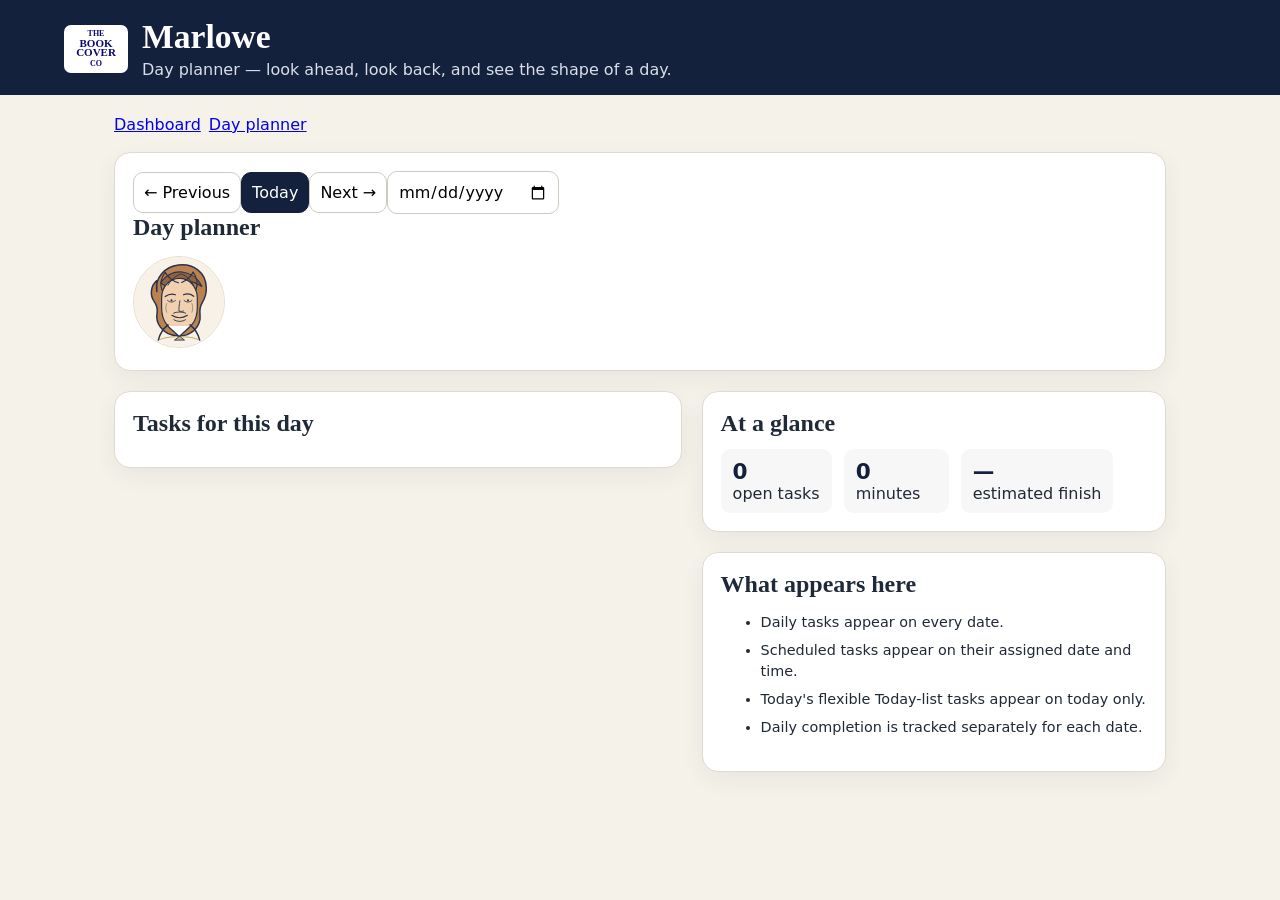
==== day.html @ b8fe19ee "Add day planner page" ====
<!doctype html>
<html lang="en">
<head>
<meta charset="utf-8"><meta name="viewport" content="width=device-width,initial-scale=1">
<title>Marlowe — Day Planner</title>
<link rel="stylesheet" href="styles.css">
</head>
<body>
<header><div class="headrow"><div class="logo"><span>THE</span>BOOK<br>COVER<span>CO</span></div><div><h1>Marlowe</h1><p>Day planner — look ahead, look back, and see the shape of a day.</p></div></div></header>
<div class="wrap">
<div class="nav"><a class="navlink" href="index.html">Dashboard</a><a class="navlink active-link" href="day.html">Day planner</a></div>
<section class="card">
<div class="day-controls"><button id="prevDay">← Previous</button><button id="todayDay" class="primary">Today</button><button id="nextDay">Next →</button><input id="dayPicker" type="date"></div>
<div class="day-heading"><div><h2 id="dayTitle">Day planner</h2><p id="daySummary" class="muted"></p></div><img class="marlowe-avatar small-avatar" src="marlowe-avatar.svg" alt="Marlowe"></div>
</section>
<section class="grid"><div>
<div class="card"><h2>Tasks for this day</h2><div id="dayTasks"></div></div>
</div><div>
<div class="card"><h2>At a glance</h2><div class="stats"><div class="stat"><b id="dayCount">0</b>open tasks</div><div class="stat"><b id="dayMinutes">0</b>minutes</div><div class="stat"><b id="dayFinish">—</b>estimated finish</div></div><div id="dayNotice"></div></div>
<div class="card"><h2>What appears here</h2><ul class="rules"><li>Daily tasks appear on every date.</li><li>Scheduled tasks appear on their assigned date and time.</li><li>Today's flexible Today-list tasks appear on today only.</li><li>Daily completion is tracked separately for each date.</li></ul></div>
</div></section>
</div>
<script src="app-core.js"></script><script src="day.js"></script>
</body></html>
---- styles.css ----
:root{--navy:#14213d;--paper:#f5f2e9;--card:#fff;--ink:#1f2937;--muted:#6b7280;--gold:#b8922e;--line:#dedbd2;--red:#b42318;--blue:#31588a;--green:#17653a}
*{box-sizing:border-box}body{margin:0;font-family:Inter,system-ui,Segoe UI,sans-serif;background:var(--paper);color:var(--ink)}
header{background:var(--navy);color:white;padding:18px 5vw 16px}.headrow{display:flex;align-items:center;gap:14px}.logo{width:64px;height:48px;background:white;border-radius:7px;padding:4px;display:grid;place-items:center;color:#080873;font-family:Georgia,serif;font-weight:700;font-size:11px;line-height:.88;text-align:center;flex:0 0 auto}.logo span{font-size:8px;display:block;font-weight:600}header h1{font-family:Georgia,serif;font-size:2.1rem;margin:0}header p{margin:4px 0 0;color:#d9deea}.wrap{max-width:1180px;margin:auto;padding:20px 5vw 60px}
.nav{display:flex;gap:8px;margin-bottom:18px;flex-wrap:wrap}.nav button{padding:10px 16px}.nav button.active{background:var(--navy);color:#fff;border-color:var(--navy)}
.grid{display:grid;grid-template-columns:1.1fr .9fr;gap:20px}@media(max-width:850px){.grid{grid-template-columns:1fr}}
.card{background:var(--card);border:1px solid var(--line);border-radius:16px;padding:18px;box-shadow:0 8px 25px rgba(20,33,61,.06);margin-bottom:20px}h2{font-family:Georgia,serif;margin:0 0 12px}.muted{color:var(--muted);font-size:.92rem}
form{display:grid;grid-template-columns:2fr 1fr 1fr 1fr auto;gap:8px}@media(max-width:800px){form{grid-template-columns:1fr 1fr}.taskname{grid-column:1/-1}.span2{grid-column:1/-1}}
input,select,button{font:inherit;border-radius:10px;border:1px solid #cfcac0;padding:10px;background:white}button{cursor:pointer}.primary{background:var(--navy);color:white;border-color:var(--navy)}.ghost{background:transparent}.danger{color:var(--red)}.warnbtn{background:#fff5d6;border-color:#e2c35c;color:#6b5100;font-size:.8rem;padding:6px 8px;margin-top:5px}
.task{display:grid;grid-template-columns:auto auto 1fr auto;gap:10px;align-items:start;padding:12px 0;border-bottom:1px solid #eee;transition:background .12s ease,transform .12s ease,opacity .12s ease}.task:last-child{border-bottom:0}.task-title{font-weight:650}.task-meta{font-size:.82rem;color:var(--muted);margin-top:5px}.pill{display:inline-block;padding:3px 7px;border-radius:999px;background:#eef0f5;margin-right:5px;margin-top:3px}.pill.cat{background:#e8eef8;color:#284b76}.pill.finish{background:#eef7ef;color:var(--green)}.pill.late{background:#fde8e8;color:#991b1b;font-weight:700}.pill.scheduled{background:#f1eafa;color:#633a82}.done .task-title{text-decoration:line-through;color:#888}.overdue{color:var(--red);font-weight:700}.toolbar{display:flex;gap:8px;flex-wrap:wrap}.empty{padding:18px;text-align:center;color:var(--muted)}
.drag-handle{color:#9aa0a8;font-weight:700;letter-spacing:-2px;cursor:grab;user-select:none;padding:2px 3px;line-height:1.2}.draggable-task:hover .drag-handle{color:var(--navy)}.draggable-task.dragging{opacity:.45}.draggable-task.drag-over{background:#fff8df;transform:translateY(2px);outline:1px dashed #c9a227;outline-offset:-3px}.draggable-task[draggable="true"]{cursor:default}
.next{border-left:5px solid var(--gold);background:#fffcf2;display:grid;grid-template-columns:1fr 92px;gap:14px;align-items:center}.next strong{font-size:1.08rem}.marlowe-avatar{width:92px;height:92px;border-radius:50%;object-fit:cover;opacity:.94;border:1px solid #e4dcc9;background:#fff}.rules{font-size:.9rem;line-height:1.5}.rules li{margin-bottom:6px}.stats{display:flex;gap:12px;flex-wrap:wrap}.stat{background:#f7f7f8;border-radius:10px;padding:10px 12px;min-width:105px}.stat b{display:block;font-size:1.35rem;color:var(--navy)}
.view{display:none}.view.active{display:block}.filters{display:grid;grid-template-columns:1fr 1fr auto;gap:10px;margin-bottom:12px}@media(max-width:650px){.filters{grid-template-columns:1fr}}.alltask{padding:13px 0;border-bottom:1px solid #eee}.alltask:last-child{border-bottom:0}.allhead{display:flex;justify-content:space-between;gap:12px;align-items:flex-start}.alltitle{font-weight:650}.subrow{font-size:.83rem;color:var(--muted);margin-top:5px}.sectionlabel{font-family:Georgia,serif;font-size:1.1rem;margin:18px 0 4px;color:var(--navy)}.notice{padding:10px 12px;border-radius:10px;background:#fff5d6;color:#6b5100;margin:8px 0 4px;font-size:.9rem}
.schedule-row{display:grid;grid-template-columns:1fr 1fr 1fr;gap:8px;grid-column:1/-1}.schedule-row label{font-size:.78rem;color:var(--muted);display:grid;gap:4px}.upcoming-day{font-family:Georgia,serif;color:var(--navy);font-size:1.05rem;margin:14px 0 2px}.when{font-weight:650;color:#633a82}
.modalback{position:fixed;inset:0;background:rgba(12,20,38,.55);display:none;place-items:center;padding:20px;z-index:50}.modalback.show{display:grid}.modal{background:#fff;border-radius:16px;max-width:520px;width:100%;padding:20px}.modal .toolbar{justify-content:flex-end;margin-top:16px}
@media(max-width:560px){.task{grid-template-columns:auto auto 1fr}.task>div:last-child{grid-column:3}.next{grid-template-columns:1fr 72px}.marlowe-avatar{width:72px;height:72px}}
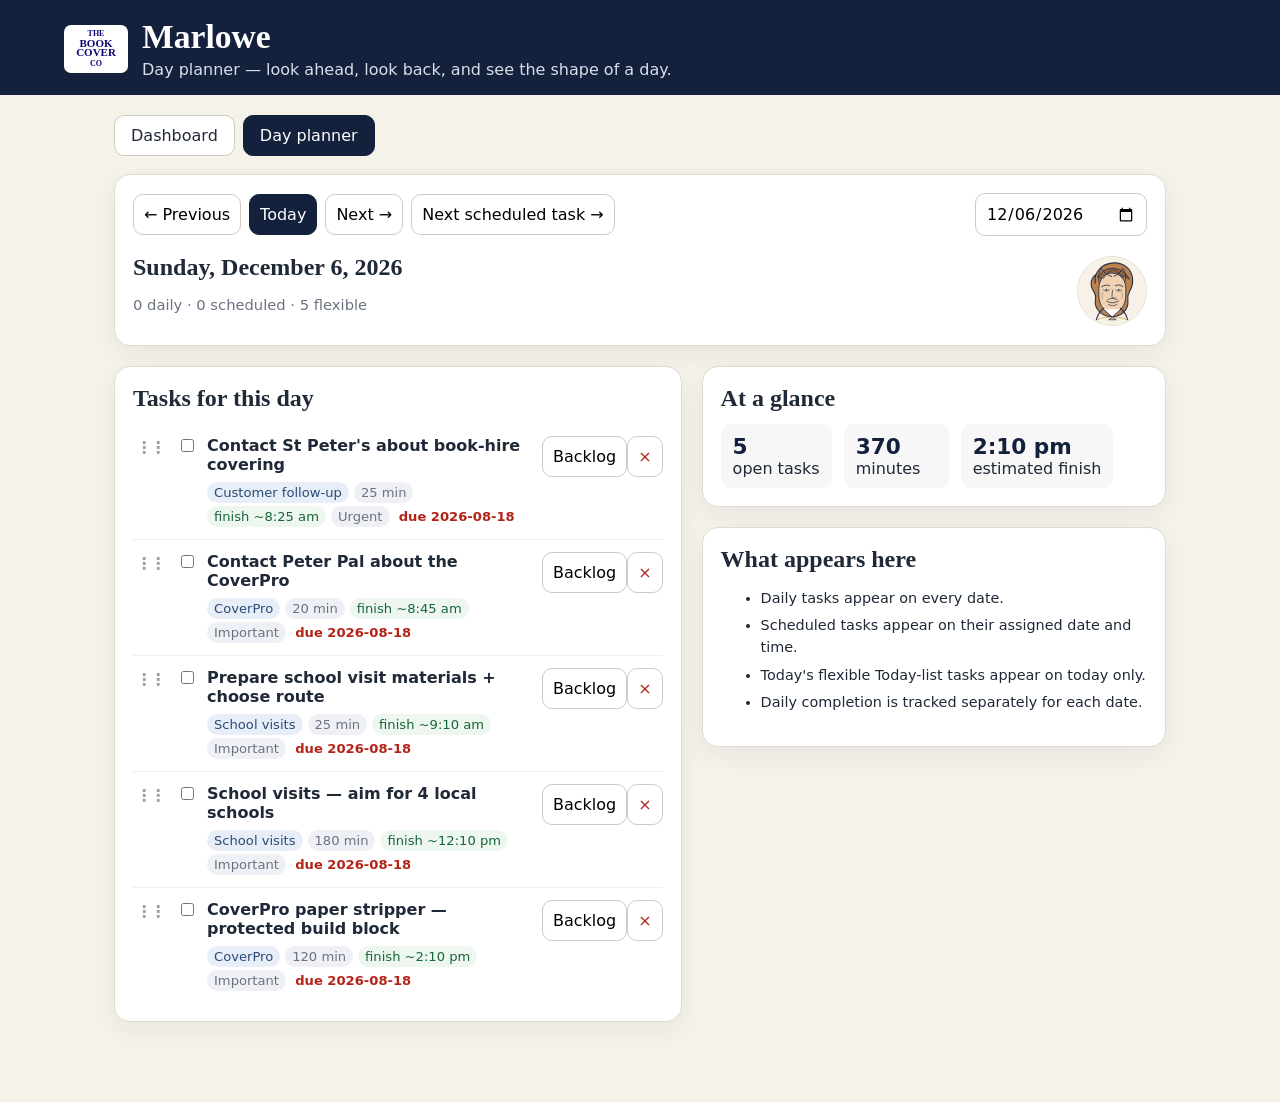
==== commit 951e01c3: "Add next scheduled task button to day planner" ====
--- a/day.html
+++ b/day.html
@@ -10,7 +10,7 @@
 <div class="wrap">
 <div class="nav"><a class="navlink" href="index.html">Dashboard</a><a class="navlink active-link" href="day.html">Day planner</a></div>
 <section class="card">
-<div class="day-controls"><button id="prevDay">← Previous</button><button id="todayDay" class="primary">Today</button><button id="nextDay">Next →</button><input id="dayPicker" type="date"></div>
+<div class="day-controls"><button id="prevDay">← Previous</button><button id="todayDay" class="primary">Today</button><button id="nextDay">Next →</button><button id="nextScheduled">Next scheduled task →</button><input id="dayPicker" type="date"></div>
 <div class="day-heading"><div><h2 id="dayTitle">Day planner</h2><p id="daySummary" class="muted"></p></div><img class="marlowe-avatar small-avatar" src="marlowe-avatar.svg" alt="Marlowe"></div>
 </section>
 <section class="grid"><div>
--- a/styles.css
+++ b/styles.css
@@ -1,15 +1,16 @@
 :root{--navy:#14213d;--paper:#f5f2e9;--card:#fff;--ink:#1f2937;--muted:#6b7280;--gold:#b8922e;--line:#dedbd2;--red:#b42318;--blue:#31588a;--green:#17653a}
 *{box-sizing:border-box}body{margin:0;font-family:Inter,system-ui,Segoe UI,sans-serif;background:var(--paper);color:var(--ink)}
 header{background:var(--navy);color:white;padding:18px 5vw 16px}.headrow{display:flex;align-items:center;gap:14px}.logo{width:64px;height:48px;background:white;border-radius:7px;padding:4px;display:grid;place-items:center;color:#080873;font-family:Georgia,serif;font-weight:700;font-size:11px;line-height:.88;text-align:center;flex:0 0 auto}.logo span{font-size:8px;display:block;font-weight:600}header h1{font-family:Georgia,serif;font-size:2.1rem;margin:0}header p{margin:4px 0 0;color:#d9deea}.wrap{max-width:1180px;margin:auto;padding:20px 5vw 60px}
-.nav{display:flex;gap:8px;margin-bottom:18px;flex-wrap:wrap}.nav button{padding:10px 16px}.nav button.active{background:var(--navy);color:#fff;border-color:var(--navy)}
+.nav{display:flex;gap:8px;margin-bottom:18px;flex-wrap:wrap;align-items:center}.nav button,.navlink{padding:10px 16px;border:1px solid #cfcac0;border-radius:10px;background:white;color:var(--ink);font:inherit;text-decoration:none}.nav button.active,.navlink.active-link{background:var(--navy);color:#fff;border-color:var(--navy)}
 .grid{display:grid;grid-template-columns:1.1fr .9fr;gap:20px}@media(max-width:850px){.grid{grid-template-columns:1fr}}
 .card{background:var(--card);border:1px solid var(--line);border-radius:16px;padding:18px;box-shadow:0 8px 25px rgba(20,33,61,.06);margin-bottom:20px}h2{font-family:Georgia,serif;margin:0 0 12px}.muted{color:var(--muted);font-size:.92rem}
 form{display:grid;grid-template-columns:2fr 1fr 1fr 1fr auto;gap:8px}@media(max-width:800px){form{grid-template-columns:1fr 1fr}.taskname{grid-column:1/-1}.span2{grid-column:1/-1}}
 input,select,button{font:inherit;border-radius:10px;border:1px solid #cfcac0;padding:10px;background:white}button{cursor:pointer}.primary{background:var(--navy);color:white;border-color:var(--navy)}.ghost{background:transparent}.danger{color:var(--red)}.warnbtn{background:#fff5d6;border-color:#e2c35c;color:#6b5100;font-size:.8rem;padding:6px 8px;margin-top:5px}
-.task{display:grid;grid-template-columns:auto auto 1fr auto;gap:10px;align-items:start;padding:12px 0;border-bottom:1px solid #eee;transition:background .12s ease,transform .12s ease,opacity .12s ease}.task:last-child{border-bottom:0}.task-title{font-weight:650}.task-meta{font-size:.82rem;color:var(--muted);margin-top:5px}.pill{display:inline-block;padding:3px 7px;border-radius:999px;background:#eef0f5;margin-right:5px;margin-top:3px}.pill.cat{background:#e8eef8;color:#284b76}.pill.finish{background:#eef7ef;color:var(--green)}.pill.late{background:#fde8e8;color:#991b1b;font-weight:700}.pill.scheduled{background:#f1eafa;color:#633a82}.done .task-title{text-decoration:line-through;color:#888}.overdue{color:var(--red);font-weight:700}.toolbar{display:flex;gap:8px;flex-wrap:wrap}.empty{padding:18px;text-align:center;color:var(--muted)}
+.task{display:grid;grid-template-columns:auto auto 1fr auto;gap:10px;align-items:start;padding:12px 0;border-bottom:1px solid #eee;transition:background .12s ease,transform .12s ease,opacity .12s ease}.task:last-child{border-bottom:0}.task-title{font-weight:650}.task-meta{font-size:.82rem;color:var(--muted);margin-top:5px}.pill{display:inline-block;padding:3px 7px;border-radius:999px;background:#eef0f5;margin-right:5px;margin-top:3px}.pill.cat{background:#e8eef8;color:#284b76}.pill.finish{background:#eef7ef;color:var(--green)}.pill.late{background:#fde8e8;color:#991b1b;font-weight:700}.pill.scheduled{background:#f1eafa;color:#633a82}.pill.daily{background:#e8f5ee;color:#17653a;font-weight:650}.done .task-title{text-decoration:line-through;color:#888}.overdue{color:var(--red);font-weight:700}.toolbar{display:flex;gap:8px;flex-wrap:wrap}.empty{padding:18px;text-align:center;color:var(--muted)}
 .drag-handle{color:#9aa0a8;font-weight:700;letter-spacing:-2px;cursor:grab;user-select:none;padding:2px 3px;line-height:1.2}.draggable-task:hover .drag-handle{color:var(--navy)}.draggable-task.dragging{opacity:.45}.draggable-task.drag-over{background:#fff8df;transform:translateY(2px);outline:1px dashed #c9a227;outline-offset:-3px}.draggable-task[draggable="true"]{cursor:default}
-.next{border-left:5px solid var(--gold);background:#fffcf2;display:grid;grid-template-columns:1fr 92px;gap:14px;align-items:center}.next strong{font-size:1.08rem}.marlowe-avatar{width:92px;height:92px;border-radius:50%;object-fit:cover;opacity:.94;border:1px solid #e4dcc9;background:#fff}.rules{font-size:.9rem;line-height:1.5}.rules li{margin-bottom:6px}.stats{display:flex;gap:12px;flex-wrap:wrap}.stat{background:#f7f7f8;border-radius:10px;padding:10px 12px;min-width:105px}.stat b{display:block;font-size:1.35rem;color:var(--navy)}
+.next{border-left:5px solid var(--gold);background:#fffcf2;display:grid;grid-template-columns:1fr 92px;gap:14px;align-items:center}.next strong{font-size:1.08rem}.marlowe-avatar{width:92px;height:92px;border-radius:50%;object-fit:cover;opacity:.94;border:1px solid #e4dcc9;background:#fff}.small-avatar{width:70px;height:70px}.rules{font-size:.9rem;line-height:1.5}.rules li{margin-bottom:6px}.stats{display:flex;gap:12px;flex-wrap:wrap}.stat{background:#f7f7f8;border-radius:10px;padding:10px 12px;min-width:105px}.stat b{display:block;font-size:1.35rem;color:var(--navy)}
 .view{display:none}.view.active{display:block}.filters{display:grid;grid-template-columns:1fr 1fr auto;gap:10px;margin-bottom:12px}@media(max-width:650px){.filters{grid-template-columns:1fr}}.alltask{padding:13px 0;border-bottom:1px solid #eee}.alltask:last-child{border-bottom:0}.allhead{display:flex;justify-content:space-between;gap:12px;align-items:flex-start}.alltitle{font-weight:650}.subrow{font-size:.83rem;color:var(--muted);margin-top:5px}.sectionlabel{font-family:Georgia,serif;font-size:1.1rem;margin:18px 0 4px;color:var(--navy)}.notice{padding:10px 12px;border-radius:10px;background:#fff5d6;color:#6b5100;margin:8px 0 4px;font-size:.9rem}
 .schedule-row{display:grid;grid-template-columns:1fr 1fr 1fr;gap:8px;grid-column:1/-1}.schedule-row label{font-size:.78rem;color:var(--muted);display:grid;gap:4px}.upcoming-day{font-family:Georgia,serif;color:var(--navy);font-size:1.05rem;margin:14px 0 2px}.when{font-weight:650;color:#633a82}
+.day-controls{display:flex;gap:8px;align-items:center;flex-wrap:wrap}.day-controls input{margin-left:auto}.day-heading{display:flex;justify-content:space-between;align-items:center;gap:16px;margin-top:18px}.day-heading h2{margin-bottom:4px}
 .modalback{position:fixed;inset:0;background:rgba(12,20,38,.55);display:none;place-items:center;padding:20px;z-index:50}.modalback.show{display:grid}.modal{background:#fff;border-radius:16px;max-width:520px;width:100%;padding:20px}.modal .toolbar{justify-content:flex-end;margin-top:16px}
-@media(max-width:560px){.task{grid-template-columns:auto auto 1fr}.task>div:last-child{grid-column:3}.next{grid-template-columns:1fr 72px}.marlowe-avatar{width:72px;height:72px}}+@media(max-width:560px){.task{grid-template-columns:auto auto 1fr}.task>div:last-child{grid-column:3}.next{grid-template-columns:1fr 72px}.marlowe-avatar{width:72px;height:72px}.day-controls input{margin-left:0;width:100%}.schedule-row{grid-template-columns:1fr}}
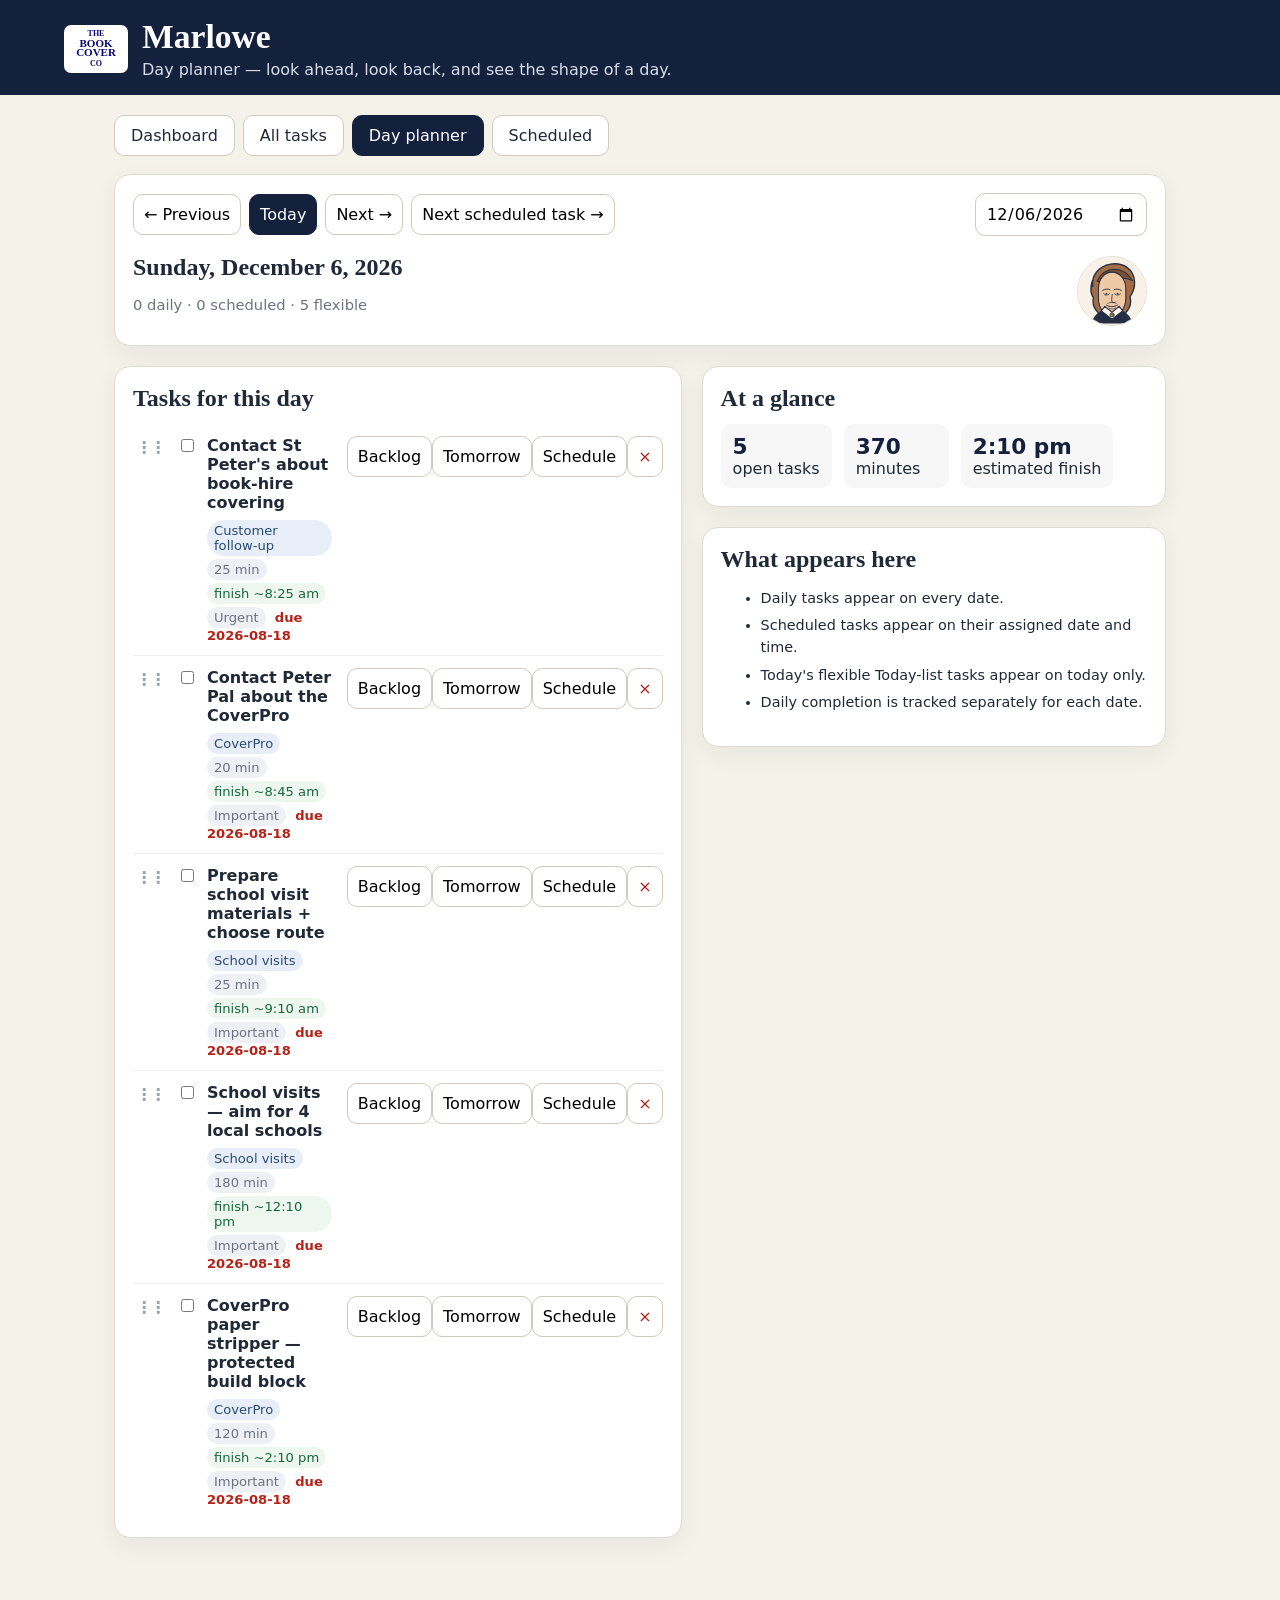
==== commit b455cfb2: "Improve day planner navigation and favicon" ====
--- a/day.html
+++ b/day.html
@@ -3,12 +3,13 @@
 <head>
 <meta charset="utf-8"><meta name="viewport" content="width=device-width,initial-scale=1">
 <title>Marlowe — Day Planner</title>
+<link rel="icon" type="image/svg+xml" href="favicon.svg">
 <link rel="stylesheet" href="styles.css">
 </head>
 <body>
 <header><div class="headrow"><div class="logo"><span>THE</span>BOOK<br>COVER<span>CO</span></div><div><h1>Marlowe</h1><p>Day planner — look ahead, look back, and see the shape of a day.</p></div></div></header>
 <div class="wrap">
-<div class="nav"><a class="navlink" href="index.html">Dashboard</a><a class="navlink active-link" href="day.html">Day planner</a></div>
+<div class="nav"><a class="navlink" href="index.html">Dashboard</a><a class="navlink" href="index.html?view=all">All tasks</a><a class="navlink active-link" href="day.html">Day planner</a><a class="navlink" href="scheduled.html">Scheduled</a></div>
 <section class="card">
 <div class="day-controls"><button id="prevDay">← Previous</button><button id="todayDay" class="primary">Today</button><button id="nextDay">Next →</button><button id="nextScheduled">Next scheduled task →</button><input id="dayPicker" type="date"></div>
 <div class="day-heading"><div><h2 id="dayTitle">Day planner</h2><p id="daySummary" class="muted"></p></div><img class="marlowe-avatar small-avatar" src="marlowe-avatar.svg" alt="Marlowe"></div>
